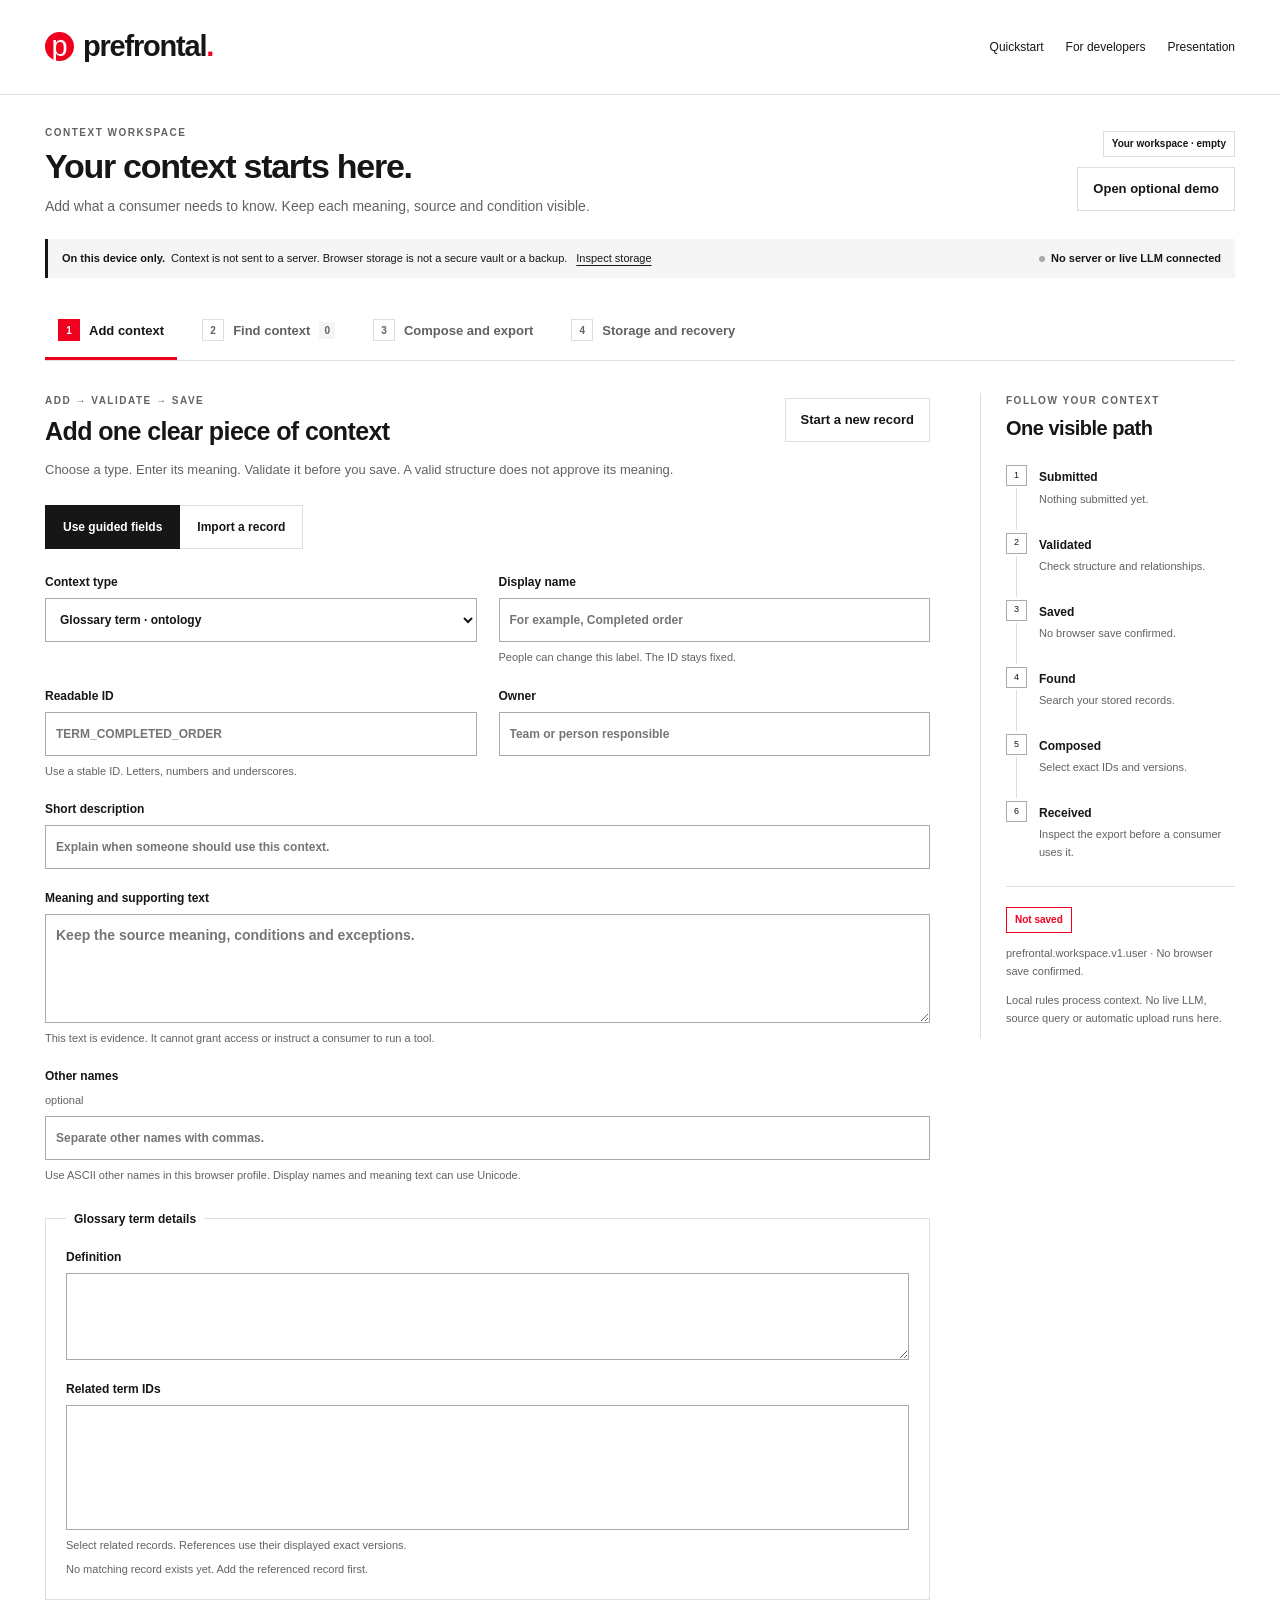
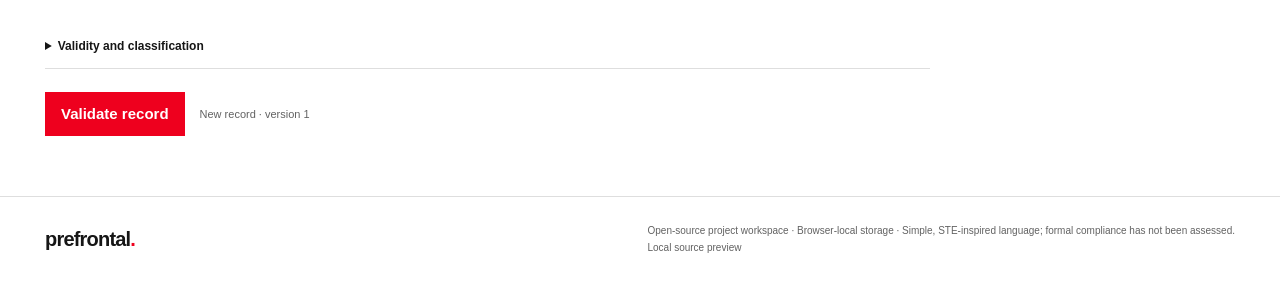
==== workspace/index.html @ 34555166 "Add browser-local context workspace for guided authoring" ====
<!doctype html>
<html lang="en">
<head>
  <meta charset="utf-8">
  <meta name="viewport" content="width=device-width, initial-scale=1">
  <meta name="color-scheme" content="light">
  <meta name="prefrontal-build" content="__PREFRONTAL_BUILD__">
  <meta name="description" content="Create, inspect and export context on your device. An open-source browser-local workspace.">
  <meta http-equiv="Content-Security-Policy" content="default-src 'self'; script-src 'self'; style-src 'self'; img-src 'self' data:; connect-src 'none'; font-src 'self'; object-src 'none'; base-uri 'self'; form-action 'none'">
  <title>Context workspace · Prefrontal</title>
  <link rel="stylesheet" href="./styles.css">
  <script type="module" src="./app.mjs"></script>
</head>
<body>
  <a class="skip" href="#main">Skip to workspace</a>
  <header class="masthead">
    <a class="brand" href="#build" data-view-link="build" aria-label="Prefrontal workspace home"><span class="brand-mark" aria-hidden="true">p</span>prefrontal<span class="brand-dot">.</span></a>
    <nav class="help-nav" aria-label="Guides"><a href="./guides/quickstart.html">Quickstart</a><a href="./guides/developer.html">For developers</a><a href="./presentation/">Presentation</a></nav>
  </header>
  <main id="main">
    <div class="workspace-heading">
      <div><p class="eyebrow">CONTEXT WORKSPACE</p><h1 id="workspace-title">Your context starts here<span class="red">.</span></h1><p class="intro" id="workspace-intro">Add what a consumer needs to know. Keep each meaning, source and condition visible.</p></div>
      <div class="mode-tools"><span id="workspace-mode" class="badge">Your workspace · empty</span><button type="button" id="open-demo" class="quiet">Open optional demo</button><button type="button" id="return-user" class="quiet" hidden>Return to your workspace</button></div>
    </div>
    <div class="device-note"><strong>On this device only.</strong> Context is not sent to a server. Browser storage is not a secure vault or a backup. <a href="#storage" data-view-link="storage">Inspect storage</a><span class="connection-state">No server or live LLM connected</span></div>
    <div id="demo-notice" class="notice demo-notice" hidden><strong>Optional synthetic demo.</strong> It has its own storage. Your workspace stays separate. Demo review is simulated; it is not human business approval.</div>
    <div id="global-message" class="message" role="status" aria-live="polite" hidden></div>
    <nav class="workspace-nav" aria-label="Workspace steps">
      <button type="button" data-view="build" aria-current="page"><span class="step-dot">1</span>Add context</button>
      <button type="button" data-view="find"><span class="step-dot">2</span>Find context <span id="record-count" class="count">0</span></button>
      <button type="button" data-view="deliver"><span class="step-dot">3</span>Compose and export</button>
      <button type="button" data-view="storage"><span class="step-dot">4</span>Storage and recovery</button>
    </nav>
    <div class="workspace-layout">
      <div class="work-area">
        <section id="build" class="view" aria-labelledby="build-heading">
          <div class="section-head"><div><p class="eyebrow">ADD → VALIDATE → SAVE</p><h2 id="build-heading">Add one clear piece of context</h2></div><button type="button" id="new-record" class="quiet">Start a new record</button></div>
          <p class="section-copy">Choose a type. Enter its meaning. Validate it before you save. A valid structure does not approve its meaning.</p>
          <div class="segmented" role="group" aria-label="Add method"><button type="button" id="author-method" aria-pressed="true">Use guided fields</button><button type="button" id="import-method" aria-pressed="false">Import a record</button></div>
          <form id="author-form" novalidate>
            <div class="form-grid">
              <label>Context type<select id="record-kind" name="kind"><option value="term">Glossary term · ontology</option><option value="document">Supporting document · data</option><option value="source">Source binding · data</option><option value="dimension">Dimension · ontology</option><option value="member">Dimension member · ontology</option><option value="event">Business event · ontology</option><option value="policy">Policy · interpretation</option><option value="guidance">Guidance · interpretation</option><option value="measure">Measure · metric</option></select></label>
              <label>Display name<input id="record-name" name="name" maxlength="200" required placeholder="For example, Completed order"><span class="field-help">People can change this label. The ID stays fixed.</span></label>
              <label>Readable ID<input id="record-id" name="id" maxlength="96" required placeholder="TERM_COMPLETED_ORDER" spellcheck="false"><span class="field-help" id="id-help">Use a stable ID. Letters, numbers and underscores.</span></label>
              <label>Owner<input id="record-owner" name="owner" maxlength="128" required placeholder="Team or person responsible"></label>
              <label class="full">Short description<input id="record-description" name="description" maxlength="1000" required placeholder="Explain when someone should use this context."></label>
              <label class="full">Meaning and supporting text<textarea id="record-narrative" name="narrative" rows="4" maxlength="20000" required placeholder="Keep the source meaning, conditions and exceptions."></textarea><span class="field-help">This text is evidence. It cannot grant access or instruct a consumer to run a tool.</span></label>
              <label class="full">Other names <span class="optional">optional</span><input id="record-aliases" name="aliases" maxlength="1000" placeholder="Separate other names with commas."><span class="field-help">Use ASCII other names in this browser profile. Display names and meaning text can use Unicode.</span></label>
            </div>
            <fieldset id="type-fields"><legend id="type-legend">Glossary details</legend><div id="spec-fields" class="form-grid"></div></fieldset>
            <details class="advanced"><summary>Validity and classification</summary><div class="form-grid"><label>Valid from<input id="valid-from" type="datetime-local" step="1" required></label><label>Valid until <span class="optional">optional</span><input id="valid-until" type="datetime-local" step="1"></label><label>Classification<select id="record-classification"><option value="internal">Internal</option><option value="restricted">Restricted</option></select><span class="field-help">A label is not access control. Everyone with this browser profile can inspect its stored context.</span></label></div></details>
            <div class="action-row"><button type="submit" id="validate-record" class="primary">Validate record</button><span id="record-version" class="small">New record · version 1</span></div>
          </form>
          <form id="import-form" hidden novalidate>
            <div class="form-grid"><label>Document format<select id="import-format"><option value="json">Canonical JSON</option><option value="yaml">Bounded YAML</option><option value="markdown">Profiled Markdown</option></select></label><label>Choose a file <span class="optional">optional</span><input id="import-file" type="file" accept=".json,.yaml,.yml,.md,.txt"></label><label class="full">Record document<textarea id="import-text" rows="13" maxlength="266240" spellcheck="false" required placeholder="Paste one canonical record. Import never grants approval."></textarea></label></div><p class="small">Import one record at a time. To restore all records and original submissions, use Storage and recovery. <a href="./guides/developer.html">See the exact JSON, YAML and Markdown profiles.</a></p><button type="submit" class="primary">Validate import</button>
          </form>
          <div id="validation-panel" class="validation-panel" hidden><div class="section-head"><h3 id="validation-heading">Validation result</h3><span id="validation-badge" class="badge"></span></div><div id="validation-result"></div><details><summary>Inspect the exact proposed record</summary><pre id="proposed-record" tabindex="0"></pre></details><div class="action-row"><button type="button" id="save-record" class="primary" disabled>Save record on this device</button><span class="small">No server upload. No semantic approval.</span></div></div>
        </section>
        <section id="find" class="view" aria-labelledby="find-heading" hidden>
          <div class="section-head"><div><p class="eyebrow">FIND → INSPECT</p><h2 id="find-heading">Find your context</h2></div></div><p class="section-copy">This authoring search includes local drafts. Check the save state to see whether the browser retained this work. A search match is not proof of approval or permission.</p>
          <form id="search-form" class="search-form"><label class="search-wide">Search IDs, names and descriptions<input id="search-query" type="search" maxlength="200" placeholder="Use a name, ID or a few specific words."></label><label>Layer<select id="search-layer"><option value="">All four layers</option><option value="data">Data</option><option value="metric">Metric</option><option value="ontology">Ontology</option><option value="interpretation">Interpretation</option></select></label><label>Type<select id="search-kind"><option value="">All types</option></select></label><button type="submit">Find context</button></form>
          <p id="search-summary" class="small" role="status" aria-live="polite"></p><div id="search-results" class="record-list"></div><div class="action-row"><button type="button" id="search-previous" class="quiet" disabled>Previous page</button><button type="button" id="search-next" class="quiet" disabled>Next page</button></div>
          <section id="record-inspector" class="inspector" aria-labelledby="inspector-heading" hidden><div class="section-head"><div><p class="eyebrow" id="inspector-kind"></p><h3 id="inspector-heading"></h3></div><button type="button" id="edit-record">Create next version</button></div><dl id="record-details" class="detail-list"></dl><h4>Relationships</h4><ul id="record-relationships" class="relationship-list"></ul><details><summary>Stored canonical record</summary><pre id="stored-record" tabindex="0"></pre></details><details><summary>Original submission and provenance</summary><div id="submission-details"></div></details><form id="review-form" class="review-form"><h4>Record a local review note</h4><p class="small">This is an unauthenticated note on this device. It does not create independent human approval, a backend release or permission to execute.</p><label>Reviewer name<input id="reviewer-name" maxlength="128" required></label><label class="check-label"><input id="review-confirm" type="checkbox" required><span>I checked this exact version and its conditions.</span></label><button type="submit">Save local review note</button></form><div class="action-row"><label>Export this record<select id="record-export-format"><option value="json">JSON</option><option value="yaml">YAML</option><option value="markdown">Markdown</option></select></label><button type="button" id="export-record">Download record</button></div></section>
        </section>
        <section id="deliver" class="view" aria-labelledby="deliver-heading" hidden>
          <div class="section-head"><div><p class="eyebrow">COMPOSE → EXPORT</p><h2 id="deliver-heading">Choose what a consumer receives</h2></div></div><p class="section-copy">Reuse atomic IDs. Add only the selectors and supporting records that the task needs. The context agent prepares context; the consumer owns its task.</p>
          <form id="compose-form"><div class="form-grid"><label class="full">Measure <span class="optional">optional for knowledge-only context</span><select id="compose-measure"><option value="">No measure selected</option></select></label><fieldset class="full"><legend>Point-of-view selectors</legend><p class="small">Choose one member for each required dimension. Do not pre-create every combination.</p><div id="selector-fields" class="form-grid"></div></fieldset><label class="full">Supporting context <span class="optional">optional</span><select id="compose-roots" multiple size="5" aria-describedby="roots-help"></select><span id="roots-help" class="field-help">Include glossary terms, events, policies, guidance or documents. Hold Ctrl or Command to choose more than one on a computer.</span></label></div><button type="submit" class="primary">Validate and compose</button></form>
          <div id="consumer-panel" class="consumer-panel" hidden><div class="section-head"><h3>Consumer payload</h3><span class="badge">Preview · no execution grant</span></div><div id="consumer-summary"></div><p class="notice">Source connections are not active. A governed backend must approve, authorize and revalidate context before native use. This workspace does not answer an analysis question or run a query.</p><pre id="consumer-payload" tabindex="0"></pre><button type="button" id="export-consumer">Download consumer payload</button></div>
          <div class="connection-card"><h3>Ready for a real connection</h3><p>No source, server or model is connected. There are no credential fields here. The adapter contract explains how a technical team admits records to the Python core without importing local review authority.</p><a href="./guides/developer.html">Read the tested adapter contract →</a></div>
        </section>
        <section id="storage" class="view" aria-labelledby="storage-heading" hidden>
          <div class="section-head"><div><p class="eyebrow">INSPECT → EXPORT → RECOVER</p><h2 id="storage-heading">Know where your context is</h2></div></div><p class="section-copy">Storage belongs to this browser profile, this device and this origin. Another phone or browser does not see these records. Export a backup before you clear browser data.</p>
          <form id="workspace-form" class="workspace-form"><label>Workspace name<input id="workspace-name" maxlength="120" value="My context workspace" required></label><button type="submit" id="save-workspace-name">Create workspace on this device</button></form><dl id="storage-details" class="detail-list"></dl><p class="notice">Local storage is not a secure vault, a shared database or a backup. Private mode, browser cleanup and device loss can remove it. Do not store passwords, tokens or private corpora here.</p><div class="action-row"><button type="button" id="export-workspace" class="primary">Download workspace backup</button><button type="button" id="inspect-storage" class="quiet">Read stored state again</button></div><details><summary>Inspect the exact stored state</summary><pre id="storage-json" tabindex="0"></pre></details>
          <form id="restore-form" class="restore-form"><h3>Restore a workspace backup</h3><p class="small">Validate a versioned backup first. You will see what it contains before you choose to replace this workspace. Nothing is merged silently.</p><label>Choose a workspace backup<input id="restore-file" type="file" accept=".json"></label><label>Or paste the backup<textarea id="restore-text" rows="6" maxlength="2200000" spellcheck="false"></textarea></label><button type="submit">Validate backup</button></form><div id="restore-preview" class="validation-panel" hidden><h3>Backup preview</h3><div id="restore-summary"></div><label class="check-label"><input id="restore-confirm" type="checkbox"><span>Replace only the currently selected workspace with this backup. I have exported any work I need to keep.</span></label><button type="button" id="restore-apply" class="primary" disabled>Replace this workspace</button></div>
          <div class="connection-card"><h3>Quality and scale</h3><p>Your context has not run the synthetic benchmark. Structural validity, local review notes and benchmark measurements are different evidence.</p><p><a href="./guides/developer.html#evaluation">Understand the evaluator’s exact scope →</a></p><p><a href="./guides/scaling.html">See storage limits and the migration path →</a></p></div>
        </section>
      </div>
      <aside class="trace-rail" aria-labelledby="trace-heading"><div class="trace-heading"><p class="eyebrow">FOLLOW YOUR CONTEXT</p><h2 id="trace-heading">One visible path</h2></div><ol id="process-trace" class="process-trace"><li><span class="trace-number">1</span><div><strong>Submitted</strong><p id="trace-submitted">Nothing submitted yet.</p></div></li><li><span class="trace-number">2</span><div><strong>Validated</strong><p id="trace-validated">Check structure and relationships.</p></div></li><li><span class="trace-number">3</span><div><strong>Saved</strong><p id="trace-saved">No browser save confirmed.</p></div></li><li><span class="trace-number">4</span><div><strong>Found</strong><p id="trace-found">Search your stored records.</p></div></li><li><span class="trace-number">5</span><div><strong>Composed</strong><p id="trace-composed">Select exact IDs and versions.</p></div></li><li><span class="trace-number">6</span><div><strong>Received</strong><p id="trace-received">Inspect the export before a consumer uses it.</p></div></li></ol><div class="rail-storage"><span id="save-indicator" class="badge">Not saved</span><p id="storage-location" class="small">Storage key: prefrontal.workspace.v1.user</p><p class="small">Local rules process context. No live LLM, source query or automatic upload runs here.</p></div></aside>
    </div>
  </main>
  <footer><span class="footer-brand">prefrontal<span class="red">.</span></span><p>Open-source project workspace · Browser-local storage · Simple, STE-inspired language; formal compliance has not been assessed.<br><span id="build-label">Local build</span></p></footer>
  <noscript><p class="notice">Enable JavaScript to use local validation and storage. No server receives your context.</p></noscript>
</body>
</html>
---- workspace/styles.css ----
:root{--red:#ee001e;--ink:#161616;--muted:#626262;--rule:#dedede;--soft:#f5f5f5;--white:#fff;--warning:#fff3f3;font-family:Arial,Helvetica,sans-serif;color:var(--ink);background:var(--white);font-synthesis:none}*{box-sizing:border-box}body{margin:0;font-size:15px;line-height:1.5}button,input,select,textarea{font:inherit;color:inherit}button,input,select,textarea{border:1px solid #aaa;border-radius:0;background:#fff;min-height:44px}button{padding:10px 15px;cursor:pointer;font-weight:700;line-height:1.35}button:hover{border-color:var(--red);color:var(--red)}button:disabled{cursor:not-allowed;opacity:.45}button.primary{background:var(--red);border-color:var(--red);color:#fff}button.primary:hover{background:#c90019}button.quiet{background:#fff;border-color:var(--rule);font-size:13px}input,select,textarea{width:100%;padding:10px;min-width:0}textarea{resize:vertical;font-size:14px;line-height:1.55}input[readonly]{background:var(--soft);border-style:dashed}select[multiple]{min-height:125px}a{color:inherit;text-underline-offset:3px}a:hover{color:var(--red)}:focus-visible{outline:3px solid var(--red);outline-offset:4px}[hidden]{display:none!important}.skip{position:absolute;top:-90px;left:20px;z-index:5;padding:12px;background:#fff}.skip:focus{top:10px}.masthead{display:flex;align-items:center;justify-content:space-between;gap:25px;max-width:1520px;margin:auto;padding:25px 45px;border-bottom:1px solid var(--rule)}.brand{display:flex;align-items:center;font-size:29px;font-weight:700;letter-spacing:-1.2px;text-decoration:none;white-space:nowrap}.brand-mark{display:inline-grid;place-items:center;background:var(--red);color:#fff;border-radius:50%;width:29px;height:29px;font-size:29px;line-height:1;margin-right:9px;font-weight:400;letter-spacing:0}.brand-dot,.red{color:var(--red)}.help-nav{display:flex;gap:22px;font-size:12px}.help-nav a{text-decoration:none}.help-nav a:hover{text-decoration:underline}main{max-width:1520px;margin:auto;padding:30px 45px 60px}.eyebrow{font-size:10px;font-weight:700;letter-spacing:1.5px;color:var(--muted);margin:0 0 8px}.workspace-heading{display:flex;justify-content:space-between;gap:30px;align-items:center;margin-bottom:22px}h1{font-size:34px;line-height:1.1;letter-spacing:-1.25px;margin:0}h2{font-size:25px;line-height:1.2;letter-spacing:-.6px;margin:0}h3{font-size:19px;line-height:1.3;letter-spacing:-.25px;margin:0}h4{font-size:13px;margin:24px 0 10px}.intro{font-size:14px;color:var(--muted);margin:11px 0 0;max-width:650px}.mode-tools{display:flex;flex-direction:column;align-items:flex-end;gap:10px;flex-shrink:0}.badge{display:inline-block;border:1px solid var(--rule);padding:5px 8px;font-size:10px;font-weight:700;line-height:1.4;overflow-wrap:anywhere}.device-note{display:flex;align-items:center;flex-wrap:wrap;gap:4px 6px;font-size:11px;padding:11px 14px;background:var(--soft);border-left:3px solid var(--ink);line-height:1.6}.device-note a{margin-left:3px}.connection-state{margin-left:auto;padding-left:18px;font-weight:700;position:relative}.connection-state::before{content:'';position:absolute;width:6px;height:6px;background:#aaa;border-radius:50%;left:6px;top:6px}.notice{font-size:12px;line-height:1.65;border-left:3px solid var(--red);padding:13px 16px;background:var(--soft);overflow-wrap:anywhere}.demo-notice{margin-top:15px;background:var(--warning)}.message{margin-top:15px;border:1px solid var(--ink);padding:13px 16px;font-size:13px;overflow-wrap:anywhere}.message.error{border-color:var(--red);background:var(--warning)}.workspace-nav{display:flex;border-bottom:1px solid var(--rule);gap:12px;margin-top:25px}.workspace-nav button{display:flex;align-items:center;gap:9px;border:none;border-bottom:3px solid transparent;padding:16px 13px;font-size:13px;color:var(--muted);background:#fff}.workspace-nav button[aria-current=page]{border-bottom-color:var(--red);color:var(--ink)}.step-dot{border:1px solid var(--rule);width:22px;height:22px;display:inline-grid;place-items:center;font-size:10px}.workspace-nav button[aria-current=page] .step-dot{color:#fff;background:var(--red);border-color:var(--red)}.count{font-size:10px;background:var(--soft);padding:2px 5px}.workspace-layout{display:grid;grid-template-columns:minmax(0,1fr) 255px;gap:50px;margin-top:32px}.work-area{min-width:0}.view{scroll-margin-top:15px}.section-head{display:flex;justify-content:space-between;gap:18px;align-items:center;margin-bottom:13px}.section-copy{font-size:13px;line-height:1.65;color:var(--muted);margin:0 0 24px;max-width:690px}.segmented{display:flex;gap:0;margin-bottom:24px}.segmented button{padding:10px 17px;font-size:12px;border-color:var(--rule)}.segmented button+button{border-left:0}.segmented button[aria-pressed=true]{background:var(--ink);color:#fff;border-color:var(--ink)}.form-grid{display:grid;grid-template-columns:repeat(2,minmax(0,1fr));gap:20px 22px}.form-grid>*{min-width:0}.full{grid-column:1/-1}label{display:flex;flex-direction:column;gap:7px;font-size:12px;font-weight:700;min-width:0}.field-help,.optional{font-weight:400;color:var(--muted)}.field-help{font-size:11px;line-height:1.6;display:block}.optional{font-size:11px}.small{font-size:11px;color:var(--muted);line-height:1.65;overflow-wrap:anywhere}fieldset{padding:20px;border:1px solid var(--rule);margin:25px 0 0;min-width:0}fieldset legend{font-size:12px;font-weight:700;padding:0 8px}fieldset .small{margin-top:0}fieldset.full{margin:0}fieldset.full legend{font-size:12px}.advanced{margin-top:24px}.advanced>summary{font-size:12px}.advanced .form-grid{padding:17px 0}.action-row{display:flex;align-items:center;gap:15px;flex-wrap:wrap;margin-top:23px}.action-row label{min-width:120px}.validation-panel,.consumer-panel{border:1px solid var(--rule);border-top:3px solid var(--red);margin-top:28px;padding:22px}.validation-panel p,.consumer-panel p{font-size:13px;line-height:1.6}.validation-panel ul{font-size:12px;line-height:1.7;padding-left:20px}.validation-panel .badge{flex-shrink:0}.success-text{font-weight:700}.error-text{color:#bc0018;font-weight:700}details{border-bottom:1px solid var(--rule);margin-top:17px;min-width:0}summary{padding:13px 0;cursor:pointer;font-size:12px;font-weight:700;line-height:1.5}summary:hover{color:var(--red)}pre{font:11px/1.65 Consolas,'Courier New',monospace;background:var(--soft);padding:15px;margin:0 0 15px;white-space:pre-wrap;overflow-wrap:anywhere;max-height:390px;overflow:auto;tab-size:2}code{font:11px Consolas,monospace;overflow-wrap:anywhere}dl{margin:0}.detail-list>div{display:grid;grid-template-columns:135px minmax(0,1fr);gap:20px;border-bottom:1px solid var(--rule);padding:12px 0;font-size:12px}.detail-list dt{color:var(--muted)}.detail-list dd{margin:0;overflow-wrap:anywhere}.search-form{display:grid;grid-template-columns:1fr 1fr auto;gap:16px;align-items:end}.search-wide{grid-column:1/-1}.search-form button{font-size:12px}.record-list{border-top:1px solid var(--rule);margin-top:18px}.record-item{padding:17px 0;border-bottom:1px solid var(--rule);display:grid;grid-template-columns:1fr auto;gap:15px;min-width:0}.record-item h3{font-size:16px;margin:3px 0 5px;overflow-wrap:anywhere}.record-item p{font-size:12px;margin:4px 0;color:var(--muted);overflow-wrap:anywhere}.record-item button{font-size:12px;align-self:center}.record-meta{font-size:10px!important;letter-spacing:.25px}.record-item .record-id{font:11px Consolas,monospace;color:var(--ink);overflow-wrap:anywhere}.empty-state{border:1px dashed #bbb;padding:30px 24px;line-height:1.65;font-size:13px}.empty-state h3{font-size:18px;margin-bottom:8px}.empty-state p{color:var(--muted);margin:8px 0 16px}.inspector{padding:26px;border:1px solid var(--ink);margin-top:30px;min-width:0}.relationship-list{font-size:12px;line-height:1.8;padding-left:20px;overflow-wrap:anywhere}.review-form{margin-top:23px;background:var(--soft);padding:18px}.review-form h4{margin-top:0}.review-form label{margin:15px 0}.review-form input:not([type=checkbox]){max-width:360px}.review-form button{font-size:12px}.check-label{flex-direction:row;align-items:flex-start;font-weight:400;gap:10px;font-size:12px;line-height:1.6;margin:18px 0}.check-label input{width:18px;min-width:18px;height:18px;min-height:18px;margin:1px 0 0;accent-color:var(--red)}.connection-card{padding-top:22px;border-top:1px solid var(--rule);margin-top:30px}.connection-card p,.connection-card a{font-size:12px;line-height:1.75}.connection-card p{color:var(--muted)}.workspace-form{display:flex;align-items:end;gap:16px;margin:0 0 15px}.workspace-form label{flex:1}.workspace-form button{font-size:12px}.restore-form{margin-top:35px;padding-top:25px;border-top:1px solid var(--rule)}.restore-form label{margin:18px 0}.restore-form button{font-size:12px}.trace-rail{border-left:1px solid var(--rule);padding-left:25px;align-self:start;position:sticky;top:25px;min-width:0}.trace-heading h2{font-size:20px;letter-spacing:-.5px}.process-trace{list-style:none;padding:0;margin:25px 0 0}.process-trace li{display:flex;gap:12px;position:relative;padding:0 0 24px}.process-trace li:not(:last-child)::after{content:'';position:absolute;left:10px;width:1px;background:var(--rule);top:23px;bottom:3px}.trace-number{flex-shrink:0;display:grid;place-items:center;border:1px solid #aaa;width:21px;height:21px;font-size:9px;background:#fff;z-index:1}.process-trace strong{font-size:12px}.process-trace p{font-size:11px;line-height:1.6;color:var(--muted);margin:3px 0 0;overflow-wrap:anywhere}.process-trace li.done .trace-number{background:var(--ink);border-color:var(--ink);color:#fff}.process-trace li.current .trace-number{background:var(--red);border-color:var(--red);color:#fff}.rail-storage{border-top:1px solid var(--rule);padding-top:20px}.rail-storage .badge{border-color:var(--ink)}.rail-storage .badge.unsaved{border-color:var(--red);color:var(--red)}.mapping-row{display:grid;grid-template-columns:1fr 1fr auto;gap:10px;align-items:end;margin:10px 0}.mapping-row button{min-width:44px;padding:10px}.ref-hint{padding:12px;background:var(--soft);font-size:11px;color:var(--muted)}.selector-empty{font-size:12px;color:var(--muted)}footer{max-width:1520px;margin:auto;padding:25px 45px;border-top:1px solid var(--rule);display:flex;gap:30px;justify-content:space-between;align-items:center}.footer-brand{font-size:20px;letter-spacing:-.8px;font-weight:700}footer p{font-size:10px;line-height:1.7;color:var(--muted);margin:0;max-width:650px}button.danger{color:#bc0018}.status-list{padding:0;list-style:none;font-size:12px}.status-list li{margin:9px 0}.inline-tag{display:inline-block;padding:2px 5px;background:var(--soft);font:10px Consolas,monospace;margin:2px}.submission-entry{font-size:12px;line-height:1.65;margin:12px 0}.submission-entry p{overflow-wrap:anywhere}.consumer-panel .detail-list{margin-bottom:20px}@media(max-width:1100px){.masthead{padding:22px 28px}main{padding:28px 28px 50px}.workspace-layout{gap:28px;grid-template-columns:minmax(0,1fr) 215px}.trace-rail{padding-left:20px}.workspace-nav{gap:0}.workspace-nav button{padding:15px 10px;font-size:12px}footer{padding:23px 28px}.connection-state{margin-left:0}.workspace-heading{align-items:start}.mode-tools{max-width:200px}}@media(max-width:800px){.workspace-layout{grid-template-columns:1fr;gap:35px}.trace-rail{position:static;border-left:0;border-top:1px solid var(--rule);padding:25px 0 0}.process-trace{display:grid;grid-template-columns:repeat(3,minmax(0,1fr));gap:15px}.process-trace li{padding:0 0 10px}.process-trace li::after{display:none}.rail-storage{display:flex;flex-wrap:wrap;gap:8px 18px;align-items:center;padding-top:15px}.rail-storage p{margin:0;flex:1;min-width:160px}.help-nav{gap:15px;font-size:11px}.workspace-nav{display:grid;grid-template-columns:repeat(2,minmax(0,1fr))}.workspace-nav button{text-align:left;justify-content:flex-start}.workspace-heading h1{font-size:30px}.workspace-heading{gap:20px}.mode-tools{max-width:180px}.section-head{align-items:flex-start}}@media(max-width:520px){.masthead{padding:20px;align-items:start;gap:15px}.brand{font-size:25px}.brand-mark{width:25px;height:25px;font-size:25px}.help-nav{display:flex;flex-direction:column;gap:5px;align-items:flex-end;font-size:10px}main{padding:25px 20px 40px}.workspace-heading{display:block}.workspace-heading h1{font-size:30px}.intro{font-size:13px}.mode-tools{flex-direction:row;max-width:none;align-items:center;justify-content:space-between;margin-top:20px;gap:10px}.mode-tools button{font-size:11px;padding:9px}.badge{font-size:9px}.device-note{font-size:10px;padding:10px 12px;display:block}.device-note strong{display:block}.device-note a{display:inline-block;margin:5px 0 0}.connection-state{display:block;padding-left:13px;margin-top:6px}.connection-state::before{left:0;top:5px}.workspace-nav{margin-top:20px}.workspace-nav button{padding:12px 8px;font-size:11px;gap:7px}.step-dot{width:19px;height:19px;flex-shrink:0}.workspace-layout{margin-top:25px}.section-head{gap:15px}.section-head>button{font-size:10px;padding:9px;max-width:115px}h2{font-size:23px}.section-copy{font-size:12px}.form-grid{grid-template-columns:1fr;gap:18px}.full{grid-column:auto}.segmented button{padding:10px 13px;font-size:11px}label{font-size:11px}input,select,textarea{font-size:14px}fieldset{padding:17px;margin-top:22px}.action-row{gap:12px;align-items:flex-start}.action-row button{font-size:12px}.action-row .small{width:100%;margin:0}.validation-panel,.consumer-panel{padding:18px}.search-form{grid-template-columns:1fr 1fr}.search-wide{grid-column:1/-1}.search-form button{grid-column:1/-1}.record-item{gap:10px}.record-item h3{font-size:15px}.record-item button{padding:9px;font-size:11px}.inspector{padding:18px}.detail-list>div{grid-template-columns:100px minmax(0,1fr);gap:12px;font-size:11px}.workspace-form{flex-direction:column;align-items:stretch}.workspace-form label{width:100%}.process-trace{grid-template-columns:repeat(2,minmax(0,1fr));gap:15px 12px}.process-trace li{gap:9px}.process-trace p{font-size:10px}.trace-heading h2{font-size:21px}.mapping-row{grid-template-columns:1fr auto}.mapping-row label:first-child{grid-column:1/-1}.mapping-row button{align-self:end}.notice{font-size:11px;padding:12px}.small{font-size:10px}footer{padding:22px 20px;display:block}.footer-brand{display:block;margin-bottom:10px}footer p{font-size:10px}.connection-card p,.connection-card a{font-size:11px}}@media(prefers-reduced-motion:reduce){*,*::before,*::after{animation:none!important;transition:none!important;scroll-behavior:auto!important}}
.help-nav a{display:inline-flex;align-items:center;min-height:24px}
@media(max-width:520px){input,select,textarea{font-size:16px}.help-nav{font-size:11px;gap:0}}
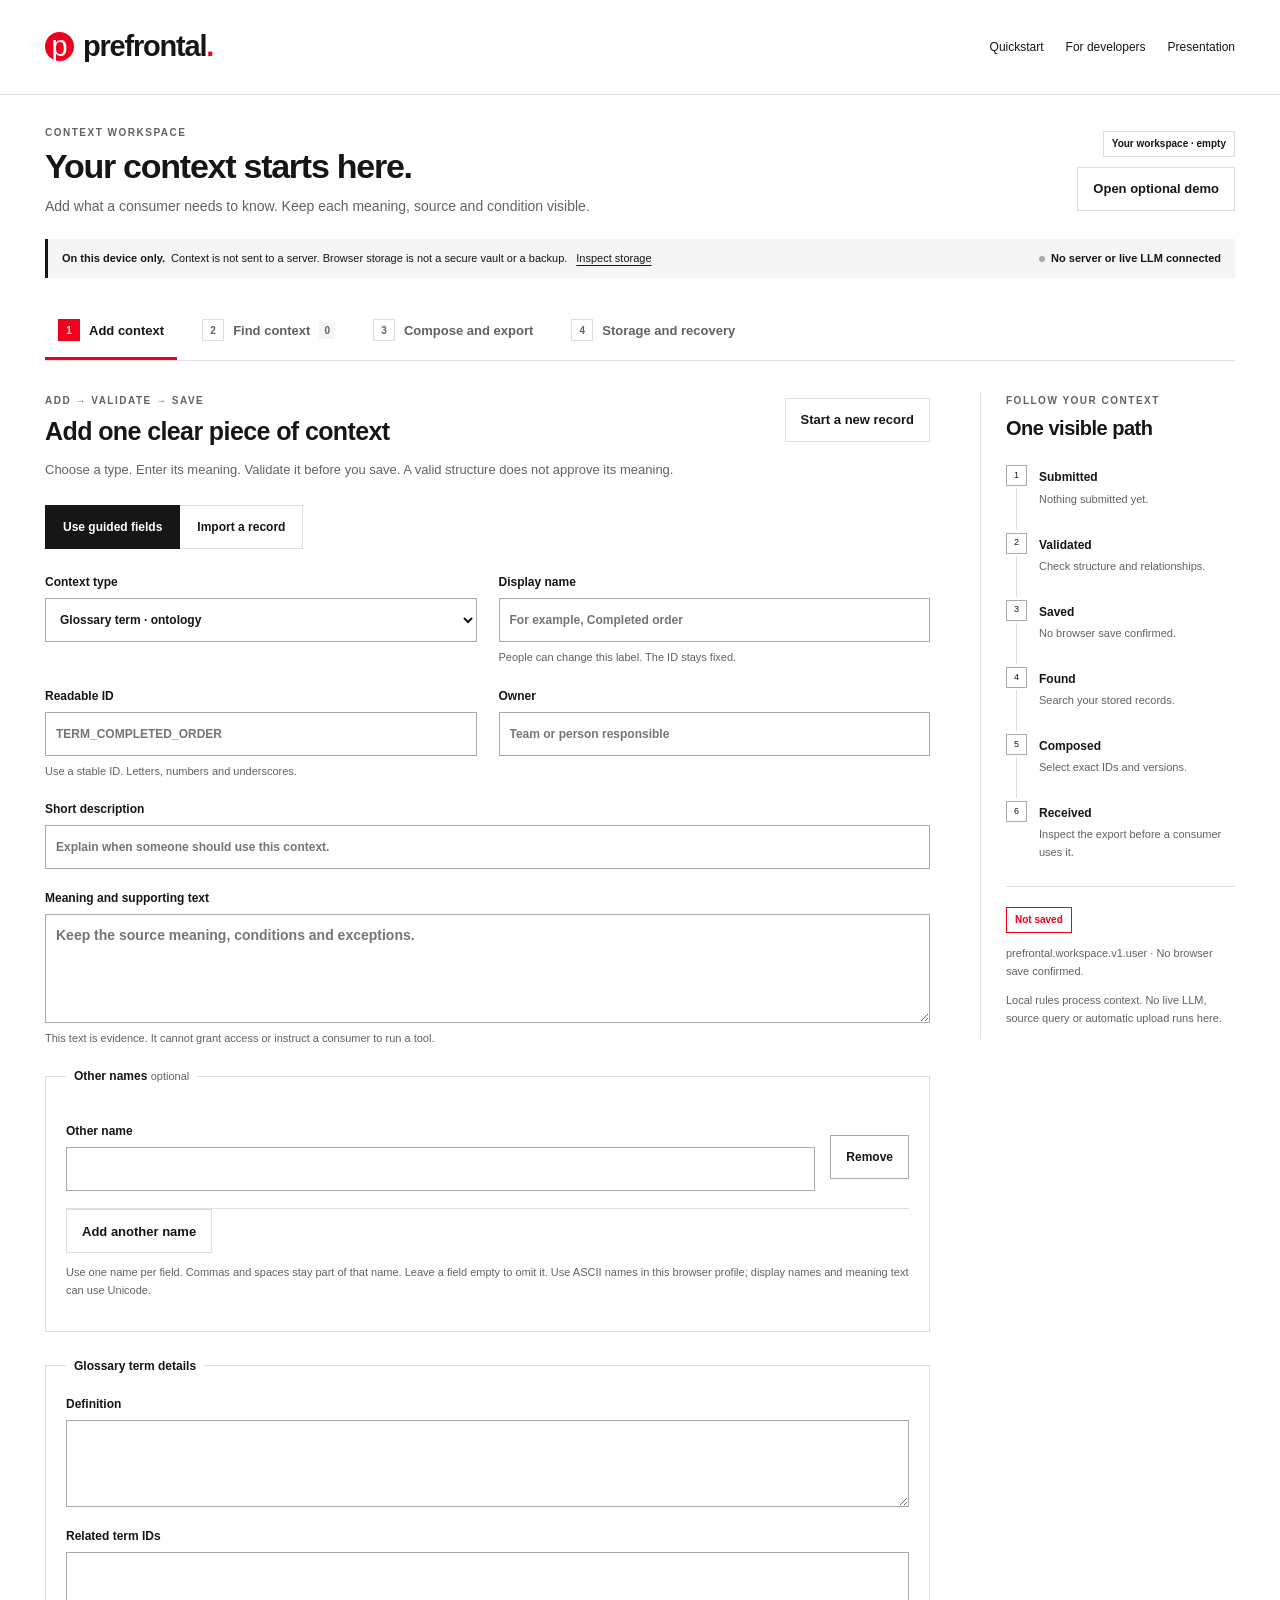
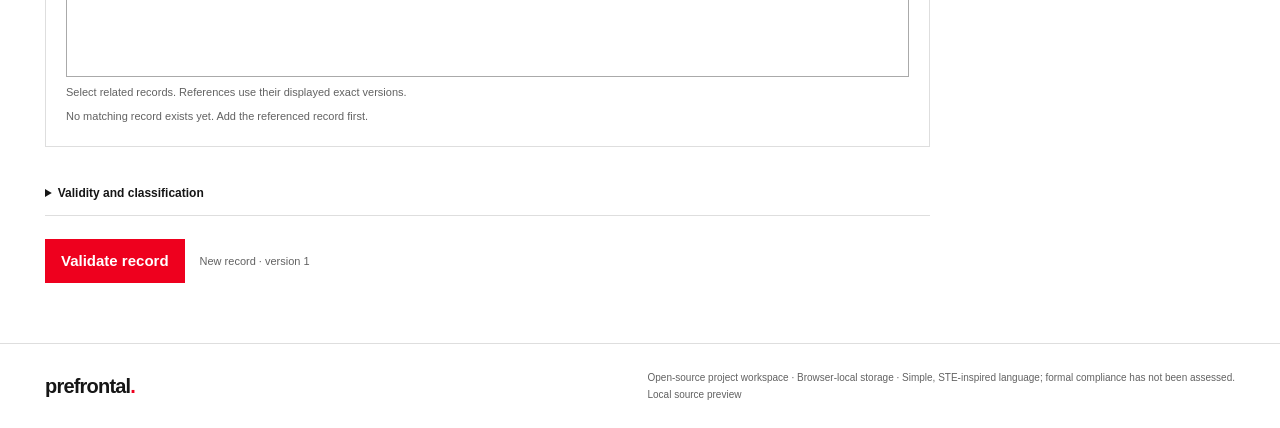
==== commit 3c7b01db: "Preserve exact record fields and pinned relationships during guided edits" ====
--- a/workspace/index.html
+++ b/workspace/index.html
@@ -45,7 +45,7 @@
               <label>Owner<input id="record-owner" name="owner" maxlength="128" required placeholder="Team or person responsible"></label>
               <label class="full">Short description<input id="record-description" name="description" maxlength="1000" required placeholder="Explain when someone should use this context."></label>
               <label class="full">Meaning and supporting text<textarea id="record-narrative" name="narrative" rows="4" maxlength="20000" required placeholder="Keep the source meaning, conditions and exceptions."></textarea><span class="field-help">This text is evidence. It cannot grant access or instruct a consumer to run a tool.</span></label>
-              <label class="full">Other names <span class="optional">optional</span><input id="record-aliases" name="aliases" maxlength="1000" placeholder="Separate other names with commas."><span class="field-help">Use ASCII other names in this browser profile. Display names and meaning text can use Unicode.</span></label>
+              <fieldset class="full"><legend>Other names <span class="optional">optional</span></legend><div id="record-aliases"></div><button type="button" id="add-alias" class="quiet">Add another name</button><p class="field-help">Use one name per field. Commas and spaces stay part of that name. Leave a field empty to omit it. Use ASCII names in this browser profile; display names and meaning text can use Unicode.</p></fieldset>
             </div>
             <fieldset id="type-fields"><legend id="type-legend">Glossary details</legend><div id="spec-fields" class="form-grid"></div></fieldset>
             <details class="advanced"><summary>Validity and classification</summary><div class="form-grid"><label>Valid from<input id="valid-from" type="datetime-local" step="1" required></label><label>Valid until <span class="optional">optional</span><input id="valid-until" type="datetime-local" step="1"></label><label>Classification<select id="record-classification"><option value="internal">Internal</option><option value="restricted">Restricted</option></select><span class="field-help">A label is not access control. Everyone with this browser profile can inspect its stored context.</span></label></div></details>
